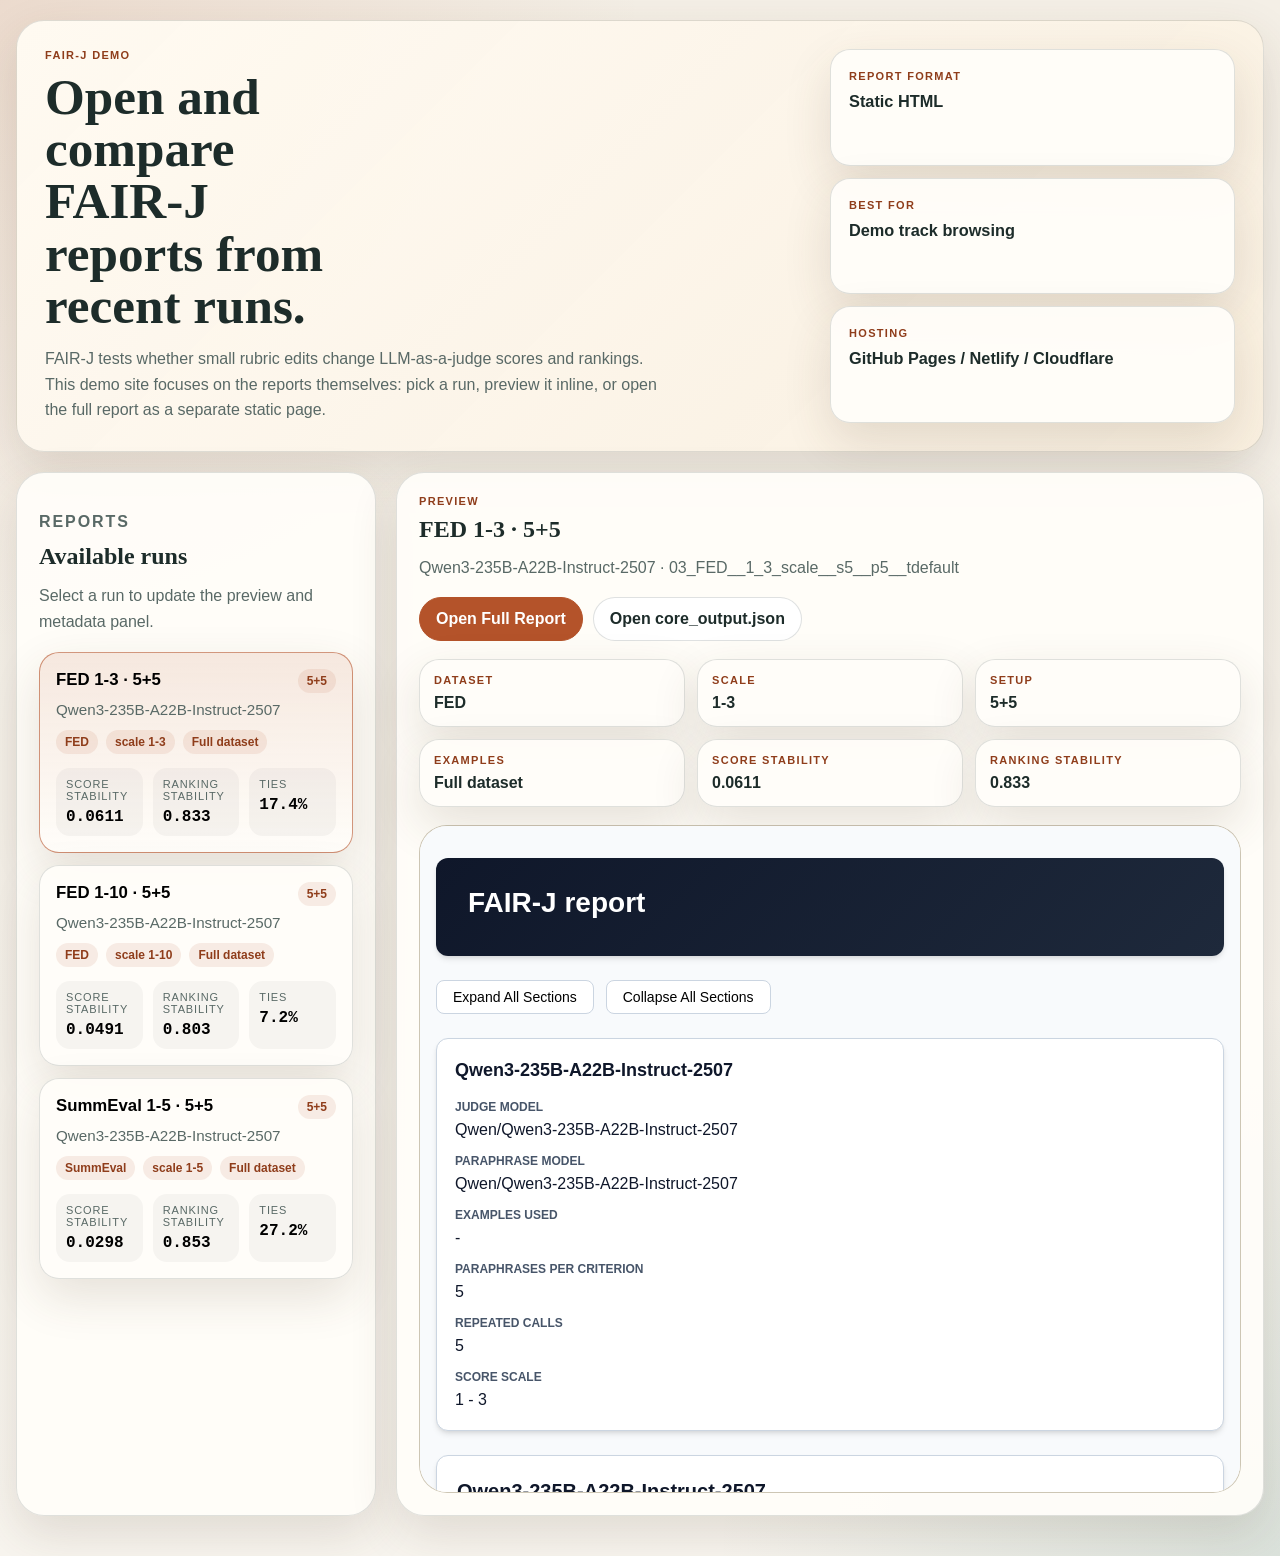
==== index.html @ b3a2765a "Publish FAIR-J demo site" ====
<!doctype html>
<html lang="en">
<head>
  <meta charset="utf-8">
  <meta name="viewport" content="width=device-width, initial-scale=1">
  <title>FAIR-J Demo</title>
  <link rel="stylesheet" href="assets/styles.css">
</head>
<body>
  <div class="page-shell">
    <header class="hero">
      <div class="hero-copy">
        <p class="eyebrow">FAIR-J Demo</p>
        <h1>Open and compare FAIR-J reports from recent runs.</h1>
        <p class="hero-text">
          FAIR-J tests whether small rubric edits change LLM-as-a-judge scores and rankings.
          This demo site focuses on the reports themselves: pick a run, preview it inline, or open the full report as a separate static page.
        </p>
      </div>
      <div class="hero-panel">
        <div class="hero-stat">
          <span class="hero-stat-label">Report format</span>
          <strong>Static HTML</strong>
        </div>
        <div class="hero-stat">
          <span class="hero-stat-label">Best for</span>
          <strong>Demo track browsing</strong>
        </div>
        <div class="hero-stat">
          <span class="hero-stat-label">Hosting</span>
          <strong>GitHub Pages / Netlify / Cloudflare</strong>
        </div>
      </div>
    </header>

    <main class="layout">
      <section class="catalog-panel">
        <div class="section-heading">
          <p class="section-kicker">Reports</p>
          <h2>Available runs</h2>
          <p>Select a run to update the preview and metadata panel.</p>
        </div>
        <div id="report-list" class="report-list" aria-live="polite"></div>
      </section>

      <section class="viewer-panel">
        <div class="viewer-topbar">
          <div>
            <p class="section-kicker">Preview</p>
            <h2 id="selected-title">Loading reports...</h2>
            <p id="selected-subtitle" class="selected-subtitle"></p>
          </div>
          <div class="viewer-actions">
            <a id="open-report-link" class="action-button action-button-primary" href="#" target="_blank" rel="noreferrer">Open Full Report</a>
            <a id="open-core-link" class="action-button" href="#" target="_blank" rel="noreferrer">Open core_output.json</a>
          </div>
        </div>

        <div class="meta-grid">
          <article class="meta-card">
            <p class="meta-label">Dataset</p>
            <p id="meta-dataset" class="meta-value">-</p>
          </article>
          <article class="meta-card">
            <p class="meta-label">Scale</p>
            <p id="meta-scale" class="meta-value">-</p>
          </article>
          <article class="meta-card">
            <p class="meta-label">Setup</p>
            <p id="meta-setup" class="meta-value">-</p>
          </article>
          <article class="meta-card">
            <p class="meta-label">Examples</p>
            <p id="meta-examples" class="meta-value">-</p>
          </article>
          <article class="meta-card">
            <p class="meta-label">Score Stability</p>
            <p id="meta-score" class="meta-value">-</p>
          </article>
          <article class="meta-card">
            <p class="meta-label">Ranking Stability</p>
            <p id="meta-ranking" class="meta-value">-</p>
          </article>
        </div>

        <div class="iframe-shell">
          <iframe id="report-frame" title="FAIR-J report preview" loading="lazy"></iframe>
        </div>
      </section>
    </main>
  </div>

  <script src="assets/app.js"></script>
</body>
</html>
---- assets/styles.css ----
:root {
  color-scheme: light;
  --bg: #f4efe6;
  --bg-accent: #efe4d0;
  --panel: rgba(255, 253, 249, 0.94);
  --panel-strong: #fffaf2;
  --ink: #1d2c2a;
  --muted: #596966;
  --line: rgba(29, 44, 42, 0.14);
  --accent: #b4532a;
  --accent-strong: #8f3d1b;
  --accent-soft: rgba(180, 83, 42, 0.1);
  --shadow: 0 18px 48px rgba(76, 54, 34, 0.14);
  --radius-xl: 28px;
  --radius-lg: 20px;
  --radius-md: 14px;
  --sans: "Avenir Next", "Trebuchet MS", "Segoe UI", sans-serif;
  --serif: "Iowan Old Style", "Palatino Linotype", "Book Antiqua", serif;
  --mono: "SFMono-Regular", "Menlo", monospace;
}

* {
  box-sizing: border-box;
}

html, body {
  margin: 0;
  min-height: 100%;
}

body {
  background:
    radial-gradient(circle at top left, rgba(180, 83, 42, 0.13), transparent 32%),
    radial-gradient(circle at bottom right, rgba(52, 116, 106, 0.15), transparent 28%),
    linear-gradient(180deg, var(--bg) 0%, #f8f5ef 100%);
  color: var(--ink);
  font-family: var(--sans);
}

.page-shell {
  width: min(1520px, calc(100vw - 32px));
  margin: 20px auto 40px;
}

.hero {
  display: grid;
  grid-template-columns: minmax(0, 1.7fr) minmax(280px, 0.9fr);
  gap: 20px;
  padding: 28px;
  border: 1px solid var(--line);
  border-radius: var(--radius-xl);
  background:
    linear-gradient(135deg, rgba(255, 250, 242, 0.98), rgba(249, 239, 223, 0.96));
  box-shadow: var(--shadow);
}

.eyebrow,
.section-kicker,
.meta-label,
.hero-stat-label {
  margin: 0;
  text-transform: uppercase;
  letter-spacing: 0.12em;
  font-size: 11px;
  color: var(--accent-strong);
  font-weight: 700;
}

.hero h1,
.viewer-topbar h2,
.section-heading h2 {
  margin: 10px 0 0;
  font-family: var(--serif);
  font-weight: 700;
  line-height: 1.02;
}

.hero h1 {
  font-size: clamp(2.4rem, 4vw, 4.4rem);
  max-width: 12ch;
}

.hero-text,
.section-heading p,
.selected-subtitle {
  margin: 14px 0 0;
  color: var(--muted);
  font-size: 1rem;
  line-height: 1.6;
  max-width: 70ch;
}

.hero-panel {
  display: grid;
  gap: 12px;
}

.hero-stat,
.catalog-panel,
.viewer-panel,
.meta-card,
.report-button {
  border: 1px solid var(--line);
  background: var(--panel);
  box-shadow: var(--shadow);
}

.hero-stat {
  padding: 16px 18px;
  border-radius: var(--radius-lg);
}

.hero-stat strong {
  display: block;
  margin-top: 8px;
  font-size: 1.02rem;
}

.layout {
  display: grid;
  grid-template-columns: minmax(300px, 360px) minmax(0, 1fr);
  gap: 20px;
  margin-top: 20px;
}

.catalog-panel,
.viewer-panel {
  padding: 22px;
  border-radius: var(--radius-xl);
}

.report-list {
  display: grid;
  gap: 12px;
  margin-top: 18px;
}

.report-button {
  width: 100%;
  text-align: left;
  padding: 16px;
  border-radius: var(--radius-lg);
  cursor: pointer;
  transition: transform 120ms ease, border-color 120ms ease, background 120ms ease;
}

.report-button:hover,
.report-button:focus-visible {
  transform: translateY(-1px);
  border-color: rgba(180, 83, 42, 0.4);
  background: var(--panel-strong);
  outline: none;
}

.report-button.is-active {
  border-color: rgba(180, 83, 42, 0.6);
  background: linear-gradient(180deg, rgba(180, 83, 42, 0.12), rgba(255, 253, 249, 0.98));
}

.report-button-top {
  display: flex;
  justify-content: space-between;
  gap: 12px;
  align-items: baseline;
}

.report-button h3 {
  margin: 0;
  font-size: 1.05rem;
}

.report-button .model {
  margin: 8px 0 0;
  color: var(--muted);
  font-size: 0.95rem;
}

.chip-row {
  display: flex;
  gap: 8px;
  flex-wrap: wrap;
  margin-top: 12px;
}

.chip {
  display: inline-flex;
  align-items: center;
  padding: 5px 9px;
  border-radius: 999px;
  background: var(--accent-soft);
  color: var(--accent-strong);
  font-size: 12px;
  font-weight: 700;
}

.metrics-row {
  display: grid;
  grid-template-columns: repeat(3, minmax(0, 1fr));
  gap: 10px;
  margin-top: 14px;
}

.metric-box {
  padding: 10px;
  border-radius: var(--radius-md);
  background: rgba(29, 44, 42, 0.04);
}

.metric-box .metric-name {
  display: block;
  font-size: 11px;
  text-transform: uppercase;
  letter-spacing: 0.08em;
  color: var(--muted);
}

.metric-box .metric-value {
  display: block;
  margin-top: 6px;
  font-family: var(--mono);
  font-size: 1rem;
  font-weight: 700;
}

.viewer-topbar {
  display: flex;
  justify-content: space-between;
  gap: 16px;
  align-items: start;
  flex-wrap: wrap;
}

.viewer-actions {
  display: flex;
  gap: 10px;
  flex-wrap: wrap;
}

.action-button {
  display: inline-flex;
  align-items: center;
  justify-content: center;
  min-height: 44px;
  padding: 0 16px;
  border-radius: 999px;
  border: 1px solid var(--line);
  color: var(--ink);
  background: white;
  text-decoration: none;
  font-weight: 700;
}

.action-button-primary {
  background: var(--accent);
  color: white;
  border-color: var(--accent);
}

.meta-grid {
  display: grid;
  grid-template-columns: repeat(3, minmax(0, 1fr));
  gap: 12px;
  margin-top: 18px;
}

.meta-card {
  padding: 14px;
  border-radius: var(--radius-lg);
}

.meta-value {
  margin: 8px 0 0;
  font-size: 1rem;
  font-weight: 700;
}

.iframe-shell {
  margin-top: 18px;
  border-radius: var(--radius-xl);
  overflow: hidden;
  border: 1px solid var(--line);
  background: #eadfcb;
  min-height: 70vh;
}

#report-frame {
  width: 100%;
  height: 74vh;
  border: 0;
  display: block;
  background: white;
}

@media (max-width: 1120px) {
  .hero,
  .layout {
    grid-template-columns: 1fr;
  }

  .meta-grid {
    grid-template-columns: repeat(2, minmax(0, 1fr));
  }
}

@media (max-width: 720px) {
  .page-shell {
    width: min(100vw - 20px, 100%);
    margin: 10px auto 24px;
  }

  .hero,
  .catalog-panel,
  .viewer-panel {
    padding: 18px;
  }

  .metrics-row,
  .meta-grid {
    grid-template-columns: 1fr;
  }

  #report-frame {
    height: 68vh;
  }
}
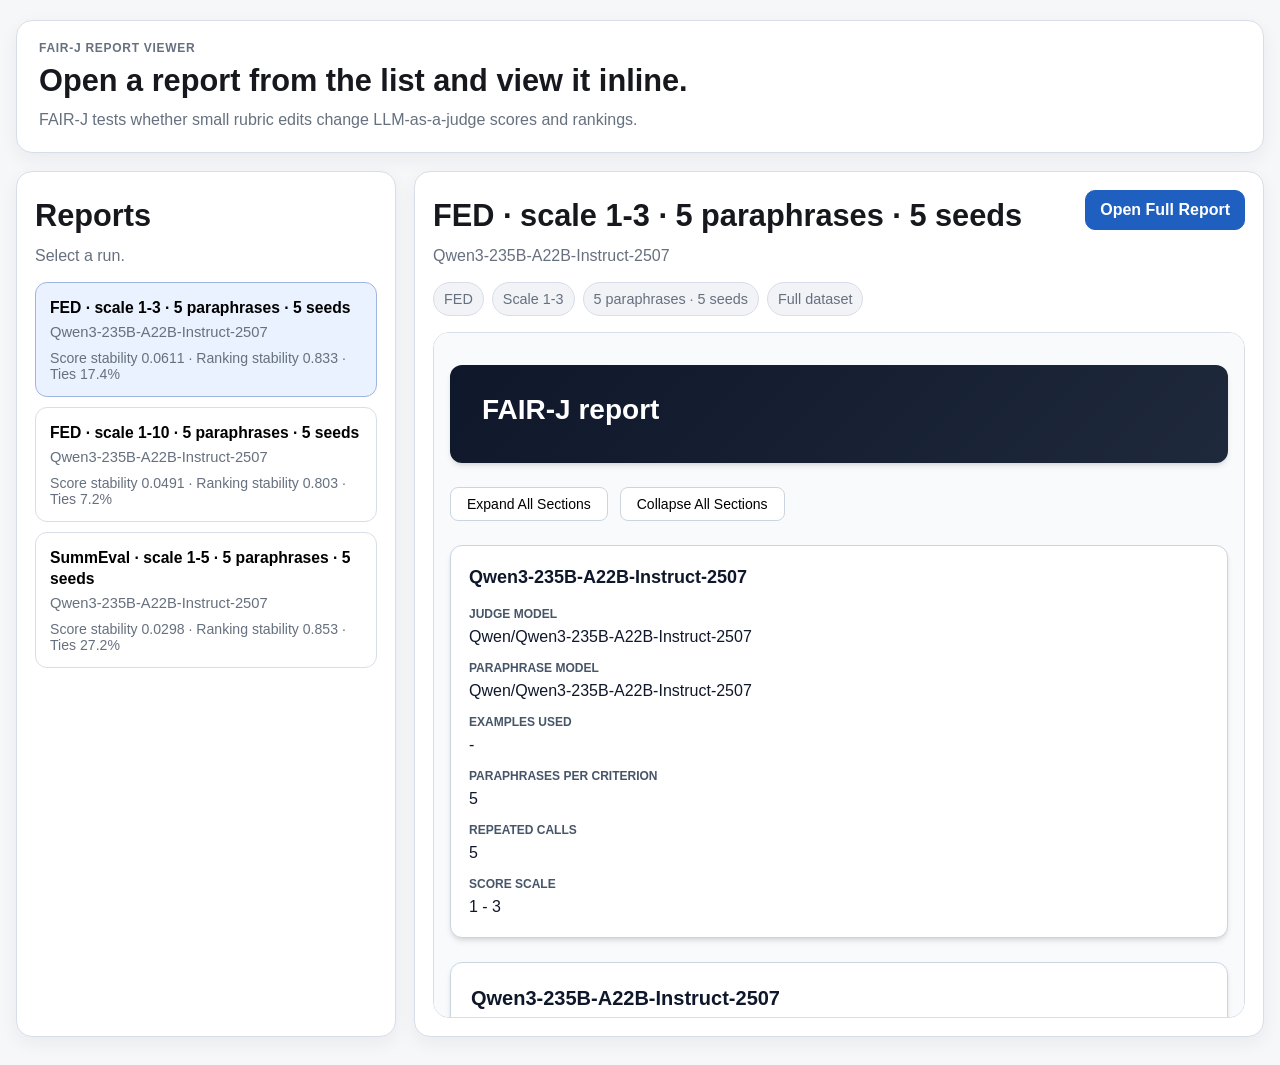
==== commit ed942799: "Simplify FAIR-J demo site UI" ====
--- a/index.html
+++ b/index.html
@@ -9,36 +9,18 @@
 <body>
   <div class="page-shell">
     <header class="hero">
-      <div class="hero-copy">
-        <p class="eyebrow">FAIR-J Demo</p>
-        <h1>Open and compare FAIR-J reports from recent runs.</h1>
-        <p class="hero-text">
-          FAIR-J tests whether small rubric edits change LLM-as-a-judge scores and rankings.
-          This demo site focuses on the reports themselves: pick a run, preview it inline, or open the full report as a separate static page.
-        </p>
-      </div>
-      <div class="hero-panel">
-        <div class="hero-stat">
-          <span class="hero-stat-label">Report format</span>
-          <strong>Static HTML</strong>
-        </div>
-        <div class="hero-stat">
-          <span class="hero-stat-label">Best for</span>
-          <strong>Demo track browsing</strong>
-        </div>
-        <div class="hero-stat">
-          <span class="hero-stat-label">Hosting</span>
-          <strong>GitHub Pages / Netlify / Cloudflare</strong>
-        </div>
-      </div>
+      <p class="eyebrow">FAIR-J Report Viewer</p>
+      <h1>Open a report from the list and view it inline.</h1>
+      <p class="hero-text">
+        FAIR-J tests whether small rubric edits change LLM-as-a-judge scores and rankings.
+      </p>
     </header>
 
     <main class="layout">
       <section class="catalog-panel">
         <div class="section-heading">
-          <p class="section-kicker">Reports</p>
-          <h2>Available runs</h2>
-          <p>Select a run to update the preview and metadata panel.</p>
+          <h2>Reports</h2>
+          <p>Select a run.</p>
         </div>
         <div id="report-list" class="report-list" aria-live="polite"></div>
       </section>
@@ -46,41 +28,19 @@
       <section class="viewer-panel">
         <div class="viewer-topbar">
           <div>
-            <p class="section-kicker">Preview</p>
             <h2 id="selected-title">Loading reports...</h2>
             <p id="selected-subtitle" class="selected-subtitle"></p>
           </div>
           <div class="viewer-actions">
             <a id="open-report-link" class="action-button action-button-primary" href="#" target="_blank" rel="noreferrer">Open Full Report</a>
-            <a id="open-core-link" class="action-button" href="#" target="_blank" rel="noreferrer">Open core_output.json</a>
           </div>
         </div>
 
-        <div class="meta-grid">
-          <article class="meta-card">
-            <p class="meta-label">Dataset</p>
-            <p id="meta-dataset" class="meta-value">-</p>
-          </article>
-          <article class="meta-card">
-            <p class="meta-label">Scale</p>
-            <p id="meta-scale" class="meta-value">-</p>
-          </article>
-          <article class="meta-card">
-            <p class="meta-label">Setup</p>
-            <p id="meta-setup" class="meta-value">-</p>
-          </article>
-          <article class="meta-card">
-            <p class="meta-label">Examples</p>
-            <p id="meta-examples" class="meta-value">-</p>
-          </article>
-          <article class="meta-card">
-            <p class="meta-label">Score Stability</p>
-            <p id="meta-score" class="meta-value">-</p>
-          </article>
-          <article class="meta-card">
-            <p class="meta-label">Ranking Stability</p>
-            <p id="meta-ranking" class="meta-value">-</p>
-          </article>
+        <div class="meta-strip">
+          <span id="meta-dataset" class="meta-pill">-</span>
+          <span id="meta-scale" class="meta-pill">-</span>
+          <span id="meta-setup" class="meta-pill">-</span>
+          <span id="meta-examples" class="meta-pill">-</span>
         </div>
 
         <div class="iframe-shell">
--- a/assets/styles.css
+++ b/assets/styles.css
@@ -1,22 +1,19 @@
 :root {
   color-scheme: light;
-  --bg: #f4efe6;
-  --bg-accent: #efe4d0;
-  --panel: rgba(255, 253, 249, 0.94);
-  --panel-strong: #fffaf2;
-  --ink: #1d2c2a;
-  --muted: #596966;
-  --line: rgba(29, 44, 42, 0.14);
-  --accent: #b4532a;
-  --accent-strong: #8f3d1b;
-  --accent-soft: rgba(180, 83, 42, 0.1);
-  --shadow: 0 18px 48px rgba(76, 54, 34, 0.14);
-  --radius-xl: 28px;
-  --radius-lg: 20px;
-  --radius-md: 14px;
-  --sans: "Avenir Next", "Trebuchet MS", "Segoe UI", sans-serif;
-  --serif: "Iowan Old Style", "Palatino Linotype", "Book Antiqua", serif;
-  --mono: "SFMono-Regular", "Menlo", monospace;
+  --bg: #f6f7f9;
+  --panel: #ffffff;
+  --panel-muted: #f1f3f6;
+  --ink: #16181d;
+  --muted: #66707f;
+  --line: #d8dee8;
+  --accent: #1f5fbf;
+  --accent-soft: #eaf1ff;
+  --shadow: 0 6px 18px rgba(20, 28, 45, 0.06);
+  --radius-lg: 16px;
+  --radius-md: 12px;
+  --radius-sm: 10px;
+  --sans: -apple-system, BlinkMacSystemFont, "Segoe UI", Helvetica, Arial, sans-serif;
+  --mono: ui-monospace, SFMono-Regular, Menlo, monospace;
 }
 
 * {
@@ -29,197 +26,117 @@
 }
 
 body {
-  background:
-    radial-gradient(circle at top left, rgba(180, 83, 42, 0.13), transparent 32%),
-    radial-gradient(circle at bottom right, rgba(52, 116, 106, 0.15), transparent 28%),
-    linear-gradient(180deg, var(--bg) 0%, #f8f5ef 100%);
+  background: var(--bg);
   color: var(--ink);
   font-family: var(--sans);
 }
 
 .page-shell {
-  width: min(1520px, calc(100vw - 32px));
-  margin: 20px auto 40px;
+  width: min(1440px, calc(100vw - 32px));
+  margin: 20px auto 28px;
+}
+
+.hero,
+.catalog-panel,
+.viewer-panel,
+.report-button,
+.meta-pill,
+.action-button {
+  border: 1px solid var(--line);
+  background: var(--panel);
 }
 
 .hero {
-  display: grid;
-  grid-template-columns: minmax(0, 1.7fr) minmax(280px, 0.9fr);
-  gap: 20px;
-  padding: 28px;
-  border: 1px solid var(--line);
-  border-radius: var(--radius-xl);
-  background:
-    linear-gradient(135deg, rgba(255, 250, 242, 0.98), rgba(249, 239, 223, 0.96));
+  padding: 20px 22px;
+  border-radius: var(--radius-lg);
   box-shadow: var(--shadow);
 }
 
 .eyebrow,
-.section-kicker,
 .meta-label,
-.hero-stat-label {
+.metric-name {
   margin: 0;
+  font-size: 12px;
+  letter-spacing: 0.06em;
   text-transform: uppercase;
-  letter-spacing: 0.12em;
-  font-size: 11px;
-  color: var(--accent-strong);
+  color: var(--muted);
   font-weight: 700;
 }
 
 .hero h1,
-.viewer-topbar h2,
-.section-heading h2 {
-  margin: 10px 0 0;
-  font-family: var(--serif);
-  font-weight: 700;
-  line-height: 1.02;
-}
-
-.hero h1 {
-  font-size: clamp(2.4rem, 4vw, 4.4rem);
-  max-width: 12ch;
+.section-heading h2,
+.viewer-topbar h2 {
+  margin: 8px 0 0;
+  font-size: clamp(1.45rem, 2.4vw, 2rem);
+  line-height: 1.15;
 }
 
 .hero-text,
 .section-heading p,
 .selected-subtitle {
-  margin: 14px 0 0;
-  color: var(--muted);
-  font-size: 1rem;
-  line-height: 1.6;
-  max-width: 70ch;
-}
-
-.hero-panel {
-  display: grid;
-  gap: 12px;
-}
-
-.hero-stat,
-.catalog-panel,
-.viewer-panel,
-.meta-card,
-.report-button {
-  border: 1px solid var(--line);
-  background: var(--panel);
-  box-shadow: var(--shadow);
-}
-
-.hero-stat {
-  padding: 16px 18px;
-  border-radius: var(--radius-lg);
-}
-
-.hero-stat strong {
-  display: block;
-  margin-top: 8px;
-  font-size: 1.02rem;
+  margin: 10px 0 0;
+  color: var(--muted);
+  line-height: 1.5;
 }
 
 .layout {
   display: grid;
-  grid-template-columns: minmax(300px, 360px) minmax(0, 1fr);
-  gap: 20px;
-  margin-top: 20px;
+  grid-template-columns: minmax(300px, 380px) minmax(0, 1fr);
+  gap: 18px;
+  margin-top: 18px;
 }
 
 .catalog-panel,
 .viewer-panel {
-  padding: 22px;
-  border-radius: var(--radius-xl);
+  padding: 18px;
+  border-radius: var(--radius-lg);
+  box-shadow: var(--shadow);
 }
 
 .report-list {
   display: grid;
-  gap: 12px;
-  margin-top: 18px;
+  gap: 10px;
+  margin-top: 14px;
 }
 
 .report-button {
   width: 100%;
+  padding: 14px;
   text-align: left;
-  padding: 16px;
-  border-radius: var(--radius-lg);
+  border-radius: var(--radius-md);
   cursor: pointer;
-  transition: transform 120ms ease, border-color 120ms ease, background 120ms ease;
+  transition: border-color 120ms ease, background 120ms ease;
 }
 
 .report-button:hover,
 .report-button:focus-visible {
-  transform: translateY(-1px);
-  border-color: rgba(180, 83, 42, 0.4);
-  background: var(--panel-strong);
   outline: none;
+  border-color: #b9c8df;
+  background: #fbfcfe;
 }
 
 .report-button.is-active {
-  border-color: rgba(180, 83, 42, 0.6);
-  background: linear-gradient(180deg, rgba(180, 83, 42, 0.12), rgba(255, 253, 249, 0.98));
-}
-
-.report-button-top {
-  display: flex;
-  justify-content: space-between;
-  gap: 12px;
-  align-items: baseline;
+  border-color: #9eb6df;
+  background: var(--accent-soft);
 }
 
 .report-button h3 {
   margin: 0;
-  font-size: 1.05rem;
+  font-size: 0.98rem;
+  line-height: 1.35;
+  font-weight: 650;
 }
 
 .report-button .model {
-  margin: 8px 0 0;
-  color: var(--muted);
-  font-size: 0.95rem;
-}
-
-.chip-row {
-  display: flex;
-  gap: 8px;
-  flex-wrap: wrap;
-  margin-top: 12px;
-}
-
-.chip {
-  display: inline-flex;
-  align-items: center;
-  padding: 5px 9px;
-  border-radius: 999px;
-  background: var(--accent-soft);
-  color: var(--accent-strong);
-  font-size: 12px;
-  font-weight: 700;
-}
-
-.metrics-row {
-  display: grid;
-  grid-template-columns: repeat(3, minmax(0, 1fr));
-  gap: 10px;
-  margin-top: 14px;
-}
-
-.metric-box {
-  padding: 10px;
-  border-radius: var(--radius-md);
-  background: rgba(29, 44, 42, 0.04);
-}
-
-.metric-box .metric-name {
-  display: block;
-  font-size: 11px;
-  text-transform: uppercase;
-  letter-spacing: 0.08em;
-  color: var(--muted);
-}
-
-.metric-box .metric-value {
-  display: block;
-  margin-top: 6px;
-  font-family: var(--mono);
-  font-size: 1rem;
-  font-weight: 700;
+  margin: 6px 0 0;
+  color: var(--muted);
+  font-size: 0.92rem;
+}
+
+.report-button-meta {
+  margin-top: 10px;
+  color: var(--muted);
+  font-size: 0.88rem;
 }
 
 .viewer-topbar {
@@ -240,83 +157,70 @@
   display: inline-flex;
   align-items: center;
   justify-content: center;
-  min-height: 44px;
-  padding: 0 16px;
+  min-height: 40px;
+  padding: 0 14px;
+  border-radius: var(--radius-sm);
+  color: var(--ink);
+  text-decoration: none;
+  font-weight: 600;
+}
+
+.action-button-primary {
+  border-color: var(--accent);
+  background: var(--accent);
+  color: #fff;
+}
+
+.meta-strip {
+  display: flex;
+  flex-wrap: wrap;
+  gap: 8px;
+  margin-top: 14px;
+}
+
+.meta-pill {
+  display: inline-flex;
+  align-items: center;
+  padding: 8px 10px;
   border-radius: 999px;
-  border: 1px solid var(--line);
-  color: var(--ink);
-  background: white;
-  text-decoration: none;
-  font-weight: 700;
-}
-
-.action-button-primary {
-  background: var(--accent);
-  color: white;
-  border-color: var(--accent);
-}
-
-.meta-grid {
-  display: grid;
-  grid-template-columns: repeat(3, minmax(0, 1fr));
-  gap: 12px;
-  margin-top: 18px;
-}
-
-.meta-card {
-  padding: 14px;
-  border-radius: var(--radius-lg);
-}
-
-.meta-value {
-  margin: 8px 0 0;
-  font-size: 1rem;
-  font-weight: 700;
+  background: var(--panel-muted);
+  color: var(--muted);
+  font-size: 0.9rem;
 }
 
 .iframe-shell {
-  margin-top: 18px;
-  border-radius: var(--radius-xl);
+  margin-top: 16px;
+  min-height: 72vh;
   overflow: hidden;
   border: 1px solid var(--line);
-  background: #eadfcb;
-  min-height: 70vh;
+  border-radius: var(--radius-lg);
+  background: #eef2f7;
 }
 
 #report-frame {
+  display: block;
   width: 100%;
-  height: 74vh;
+  height: 76vh;
   border: 0;
-  display: block;
   background: white;
 }
 
-@media (max-width: 1120px) {
-  .hero,
+@media (max-width: 1100px) {
   .layout {
     grid-template-columns: 1fr;
-  }
-
-  .meta-grid {
-    grid-template-columns: repeat(2, minmax(0, 1fr));
   }
 }
 
 @media (max-width: 720px) {
   .page-shell {
     width: min(100vw - 20px, 100%);
-    margin: 10px auto 24px;
+    margin: 10px auto 20px;
   }
 
   .hero,
   .catalog-panel,
   .viewer-panel {
-    padding: 18px;
-  }
-
-  .metrics-row,
-  .meta-grid {
-    grid-template-columns: 1fr;
+    padding: 16px;
   }
 
   #report-frame {
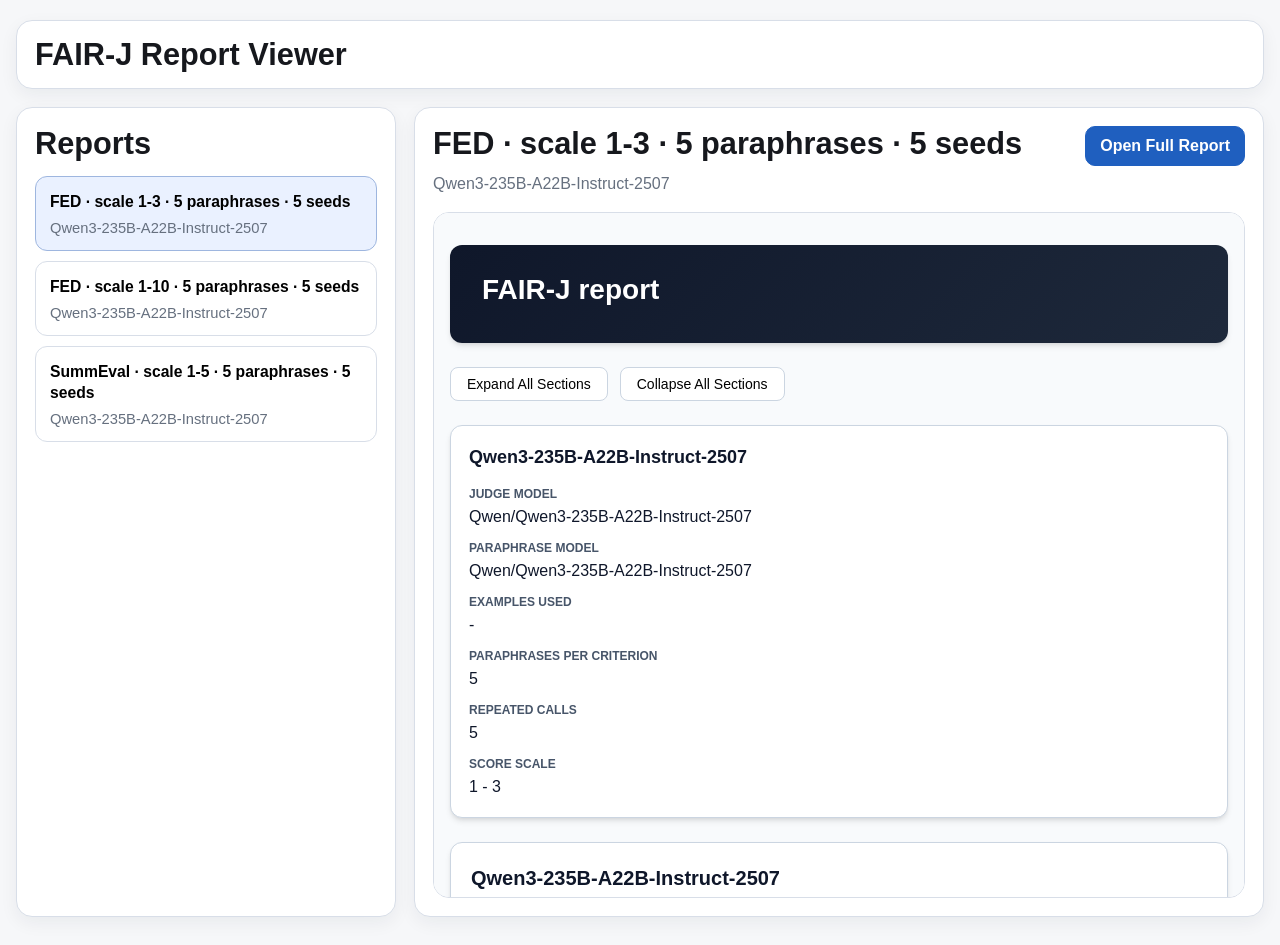
==== commit d01e3e45: "Trim FAIR-J report viewer UI" ====
--- a/index.html
+++ b/index.html
@@ -9,18 +9,13 @@
 <body>
   <div class="page-shell">
     <header class="hero">
-      <p class="eyebrow">FAIR-J Report Viewer</p>
-      <h1>Open a report from the list and view it inline.</h1>
-      <p class="hero-text">
-        FAIR-J tests whether small rubric edits change LLM-as-a-judge scores and rankings.
-      </p>
+      <h1>FAIR-J Report Viewer</h1>
     </header>
 
     <main class="layout">
       <section class="catalog-panel">
         <div class="section-heading">
           <h2>Reports</h2>
-          <p>Select a run.</p>
         </div>
         <div id="report-list" class="report-list" aria-live="polite"></div>
       </section>
@@ -36,13 +31,6 @@
           </div>
         </div>
 
-        <div class="meta-strip">
-          <span id="meta-dataset" class="meta-pill">-</span>
-          <span id="meta-scale" class="meta-pill">-</span>
-          <span id="meta-setup" class="meta-pill">-</span>
-          <span id="meta-examples" class="meta-pill">-</span>
-        </div>
-
         <div class="iframe-shell">
           <iframe id="report-frame" title="FAIR-J report preview" loading="lazy"></iframe>
         </div>
--- a/assets/styles.css
+++ b/assets/styles.css
@@ -40,38 +40,25 @@
 .catalog-panel,
 .viewer-panel,
 .report-button,
-.meta-pill,
 .action-button {
   border: 1px solid var(--line);
   background: var(--panel);
 }
 
 .hero {
-  padding: 20px 22px;
+  padding: 16px 18px;
   border-radius: var(--radius-lg);
   box-shadow: var(--shadow);
-}
-
-.eyebrow,
-.meta-label,
-.metric-name {
-  margin: 0;
-  font-size: 12px;
-  letter-spacing: 0.06em;
-  text-transform: uppercase;
-  color: var(--muted);
-  font-weight: 700;
 }
 
 .hero h1,
 .section-heading h2,
 .viewer-topbar h2 {
-  margin: 8px 0 0;
+  margin: 0;
   font-size: clamp(1.45rem, 2.4vw, 2rem);
   line-height: 1.15;
 }
 
-.hero-text,
 .section-heading p,
 .selected-subtitle {
   margin: 10px 0 0;
@@ -128,15 +115,9 @@
 }
 
 .report-button .model {
-  margin: 6px 0 0;
+  margin: 8px 0 0;
   color: var(--muted);
   font-size: 0.92rem;
-}
-
-.report-button-meta {
-  margin-top: 10px;
-  color: var(--muted);
-  font-size: 0.88rem;
 }
 
 .viewer-topbar {
@@ -169,23 +150,6 @@
   border-color: var(--accent);
   background: var(--accent);
   color: #fff;
-}
-
-.meta-strip {
-  display: flex;
-  flex-wrap: wrap;
-  gap: 8px;
-  margin-top: 14px;
-}
-
-.meta-pill {
-  display: inline-flex;
-  align-items: center;
-  padding: 8px 10px;
-  border-radius: 999px;
-  background: var(--panel-muted);
-  color: var(--muted);
-  font-size: 0.9rem;
 }
 
 .iframe-shell {
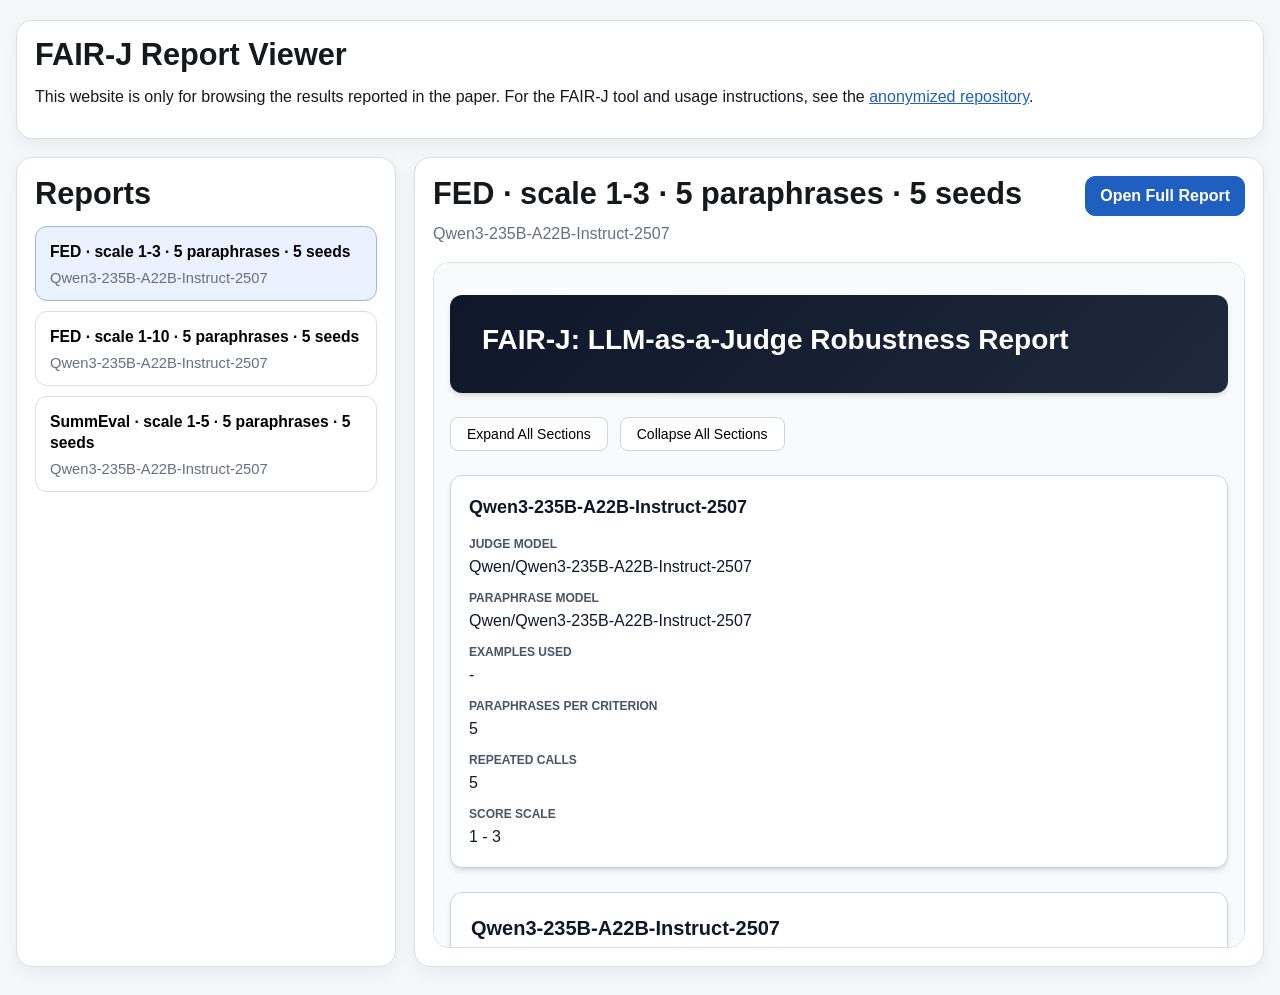
==== commit 5a9d327e: "Add paper-only disclaimer and report title" ====
--- a/index.html
+++ b/index.html
@@ -4,12 +4,16 @@
   <meta charset="utf-8">
   <meta name="viewport" content="width=device-width, initial-scale=1">
   <title>FAIR-J Demo</title>
-  <link rel="stylesheet" href="assets/styles.css">
+  <link rel="stylesheet" href="assets/styles.css?v=3">
 </head>
 <body>
   <div class="page-shell">
     <header class="hero">
       <h1>FAIR-J Report Viewer</h1>
+      <p class="hero-text">
+        This website is only for browsing the results reported in the paper. For the FAIR-J tool and usage instructions, see the
+        <a href="https://anonymous.4open.science/r/FAIR-J-Demo-repo/README.md" target="_blank" rel="noreferrer">anonymized repository</a>.
+      </p>
     </header>
 
     <main class="layout">
@@ -38,6 +42,6 @@
     </main>
   </div>
 
-  <script src="assets/app.js"></script>
+  <script src="assets/app.js?v=3"></script>
 </body>
 </html>
--- a/assets/styles.css
+++ b/assets/styles.css
@@ -64,6 +64,10 @@
   margin: 10px 0 0;
   color: var(--muted);
   line-height: 1.5;
+}
+
+.hero-text a {
+  color: var(--accent);
 }
 
 .layout {
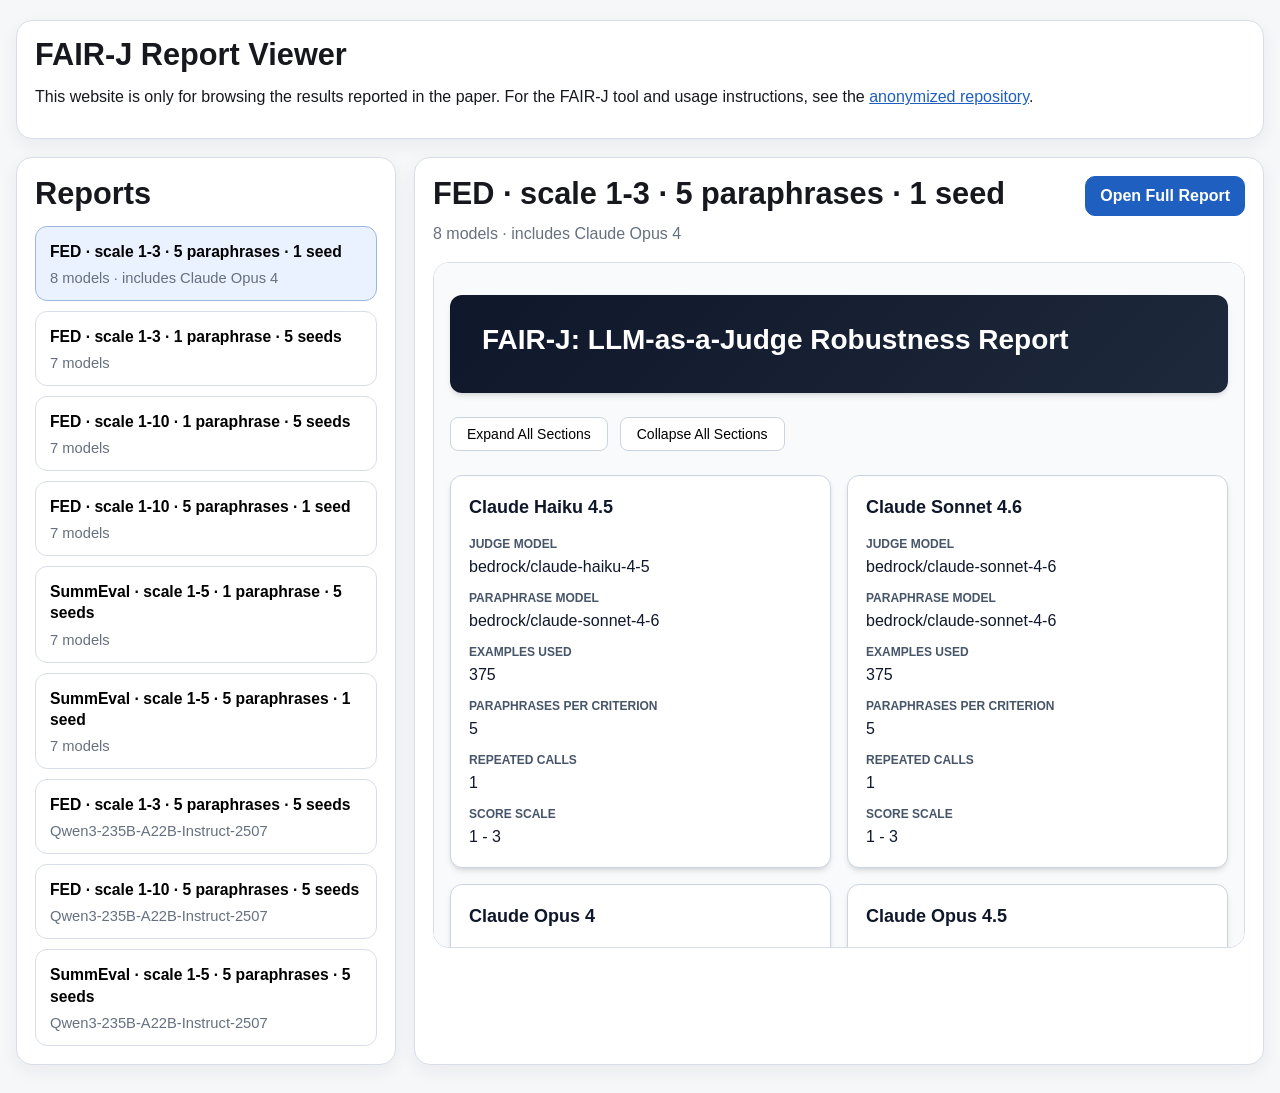
==== commit 02073e8d: "Prevent stale report lists after deployment" ====
--- a/index.html
+++ b/index.html
@@ -42,6 +42,6 @@
     </main>
   </div>
 
-  <script src="assets/app.js?v=3"></script>
+  <script src="assets/app.js?v=4"></script>
 </body>
 </html>
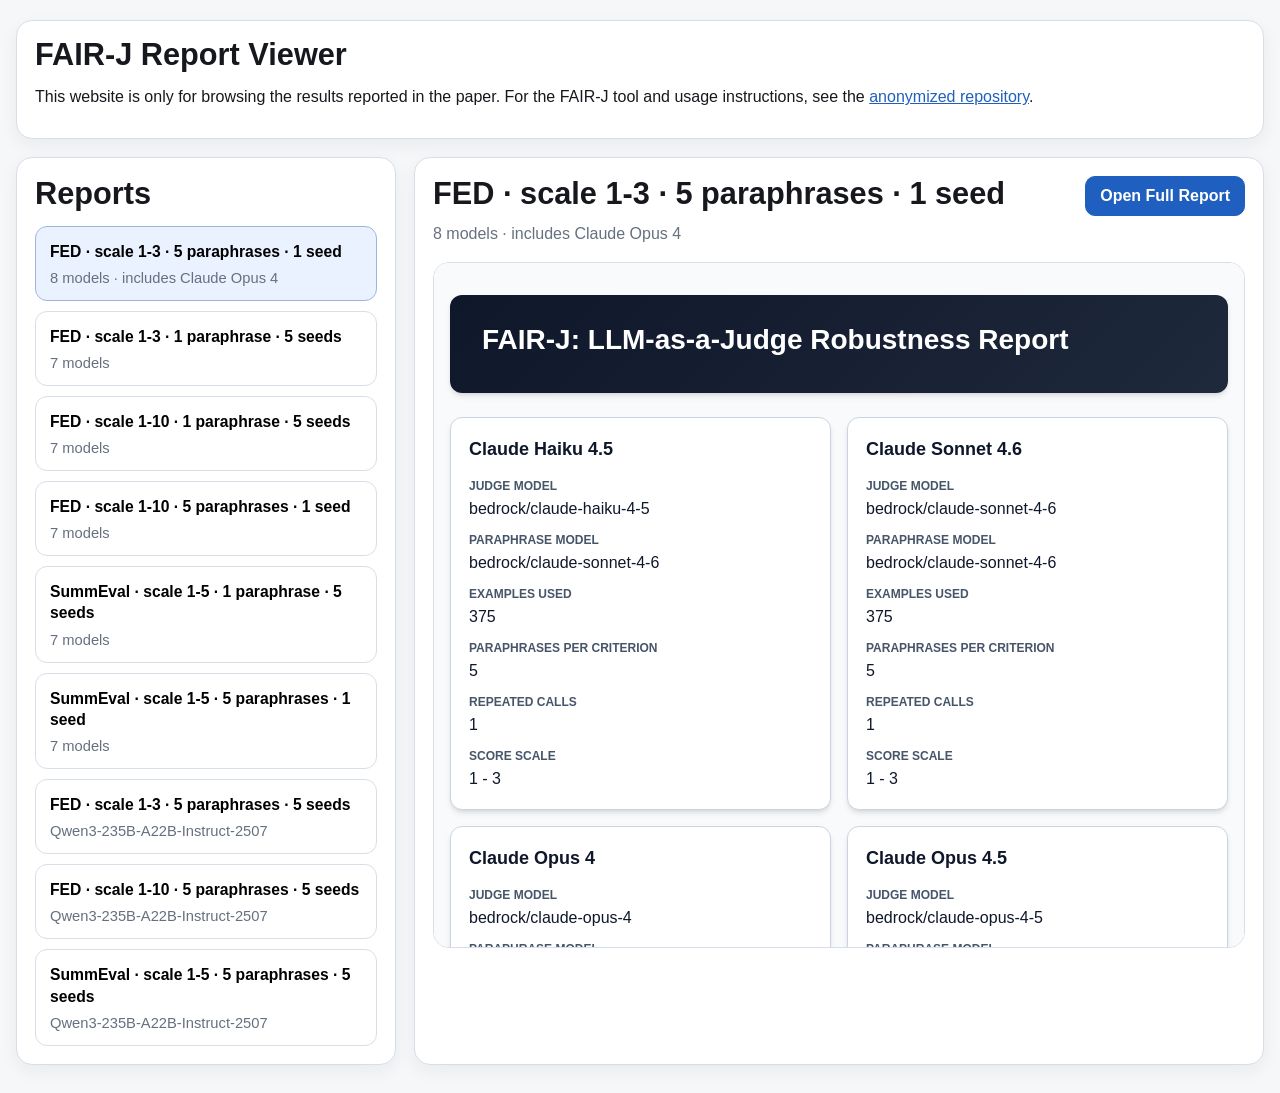
==== commit 25e34066: "Focus mobile report selections on the viewer" ====
--- a/index.html
+++ b/index.html
@@ -42,6 +42,6 @@
     </main>
   </div>
 
-  <script src="assets/app.js?v=4"></script>
+  <script src="assets/app.js?v=5"></script>
 </body>
 </html>
